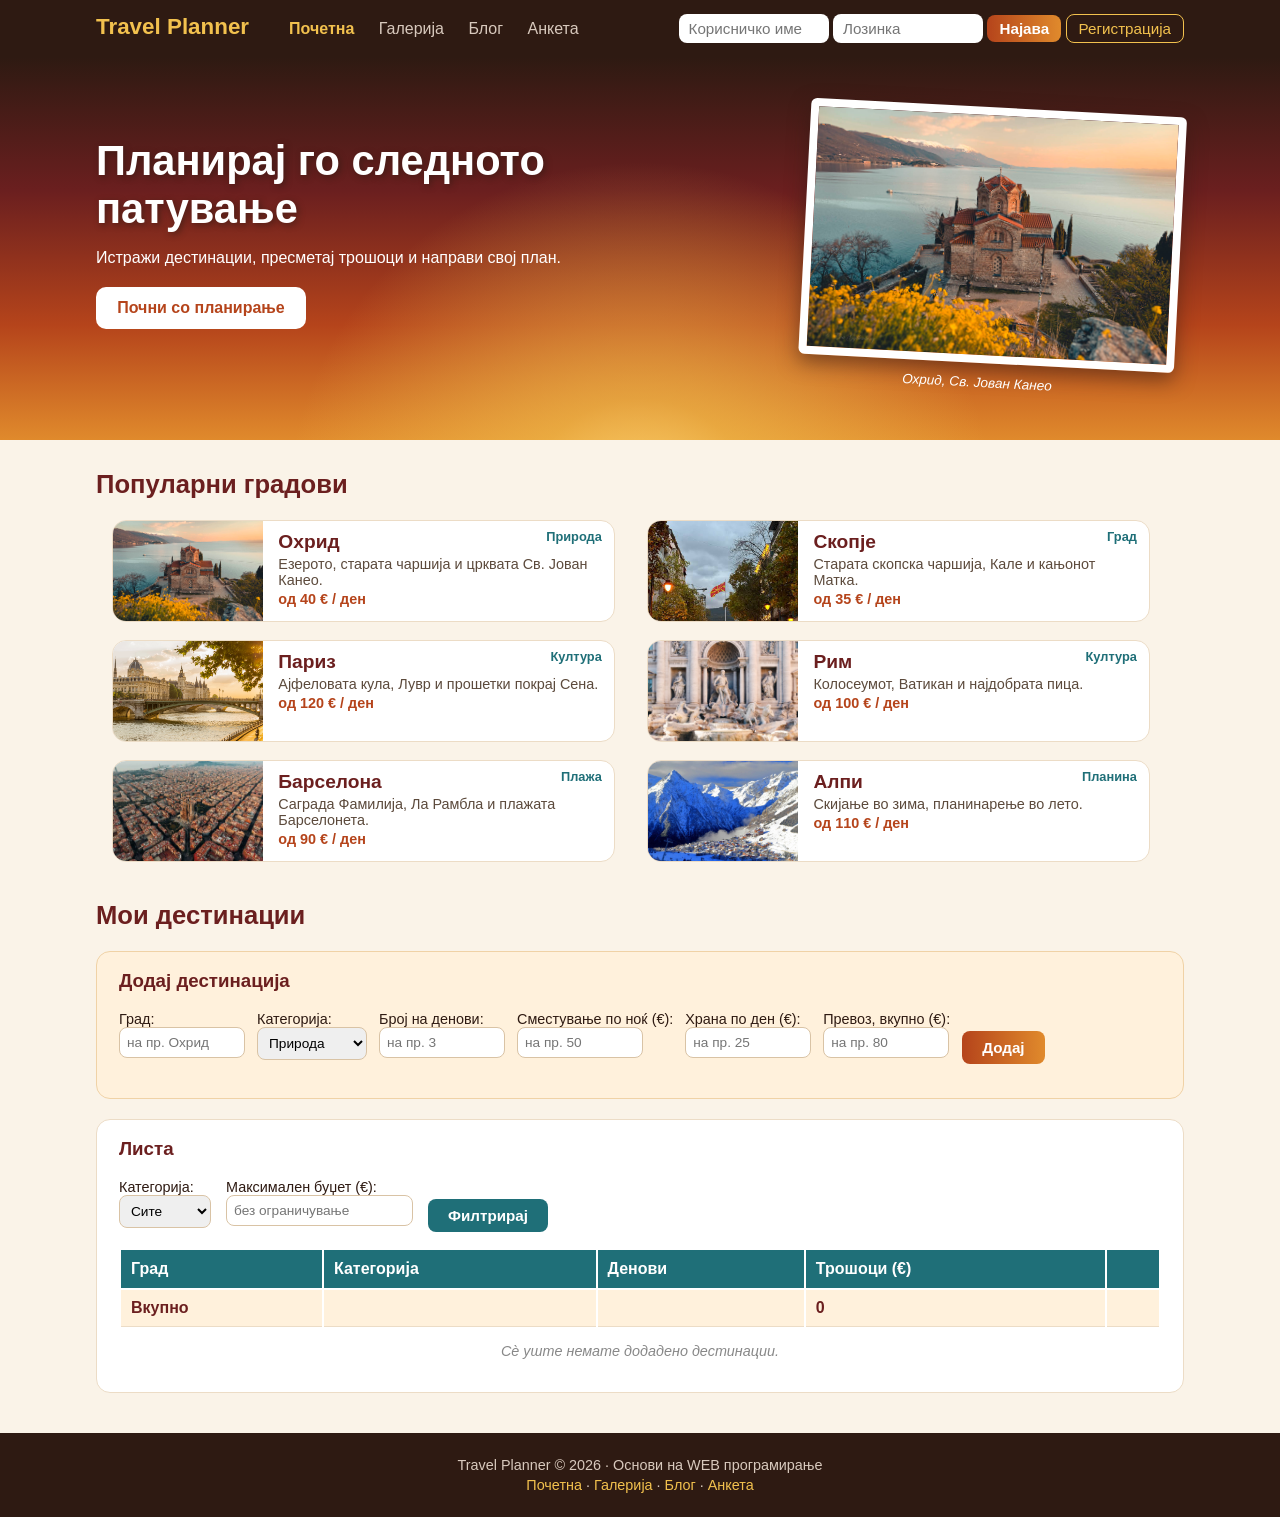
==== index.html @ 61e0a997 "final commit" ====
<!DOCTYPE html>
<html>
<head>
    <meta charset="utf-8">
    <title>Travel Planner | Почетна</title>
    <link rel="stylesheet" href="style.css">
</head>
<body>
    <header>
        <div class="logo">Travel Planner</div>
        <nav>
            <a href="index.html" class="aktiven">Почетна</a>
            <a href="galerija.html">Галерија</a>
            <a href="blog.html">Блог</a>
            <a href="anketa.html">Анкета</a>
        </nav>

        <div class="najava">
            <form id="forma-najava">
                <input type="text" id="korisnik" placeholder="Корисничко име">
                <input type="password" id="lozinka" placeholder="Лозинка">
                <input type="submit" value="Најава" class="kopce">
                <input type="button" id="kopce-registracija" value="Регистрација">
            </form>
            <!-- JS го прикажува ова по успешна најава -->
            <p id="najaven" class="skrieno">
                <span id="pozdrav"></span>
                <input type="button" id="kopce-odjava" value="Одјава">
            </p>
        </div>
    </header>
    <section class="hero">
        <div class="hero-tekst">
            <h1>Планирај го следното патување</h1>
            <p>Истражи дестинации, пресметај трошоци и направи свој план.</p>
            <a href="#planer" class="kopce-golemo">Почни со планирање</a>
        </div>
        <figure class="hero-slika">
            <img src="sliki/ohrid1.jpg" alt="Охрид">
            <figcaption>Охрид, Св. Јован Канео</figcaption>
        </figure>
    </section>

    <div id="sodrzina">

        <!-- ===== РЕГИСТРАЦИЈА: се отвора со копчето во header-от ===== -->
        <section id="registracija" class="panel skrieno">
            <h3>Регистрација на нов корисник</h3>
            <form id="forma-registracija">
                <p>Корисничко име:<br>
                <input type="text" id="reg-korisnik" placeholder="на пр. mila"></p>

                <p>Лозинка:<br>
                <input type="password" id="reg-lozinka" placeholder="најмалку 4 знаци"></p>

                <p>Потврди лозинка:<br>
                <input type="password" id="reg-lozinka2"></p>

                <input type="submit" value="Регистрирај се" class="kopce">
                <p id="greska-registracija" class="greska"></p>
            </form>
        </section>

        <section>
            <h2>Популарни градови</h2>
            <div class="gradovi">

                <article class="karticka">
                    <div class="karticka-slika">
                        <img src="sliki/ohrid1.jpg" alt="Охрид">
                    </div>
                    <div class="karticka-tekst">
                        <span class="kategorija">Природа</span>
                        <h3>Охрид</h3>
                        <p>Езерото, старата чаршија и црквата Св. Јован Канео.</p>
                        <p class="cena">од 40 € / ден</p>
                    </div>
                </article>

                <article class="karticka">
                    <div class="karticka-slika">
                        <img src="sliki/skopje1.jpg" alt="Скопје">
                    </div>
                    <div class="karticka-tekst">
                        <span class="kategorija">Град</span>
                        <h3>Скопје</h3>
                        <p>Старата скопска чаршија, Кале и кањонот Матка.</p>
                        <p class="cena">од 35 € / ден</p>
                    </div>
                </article>

                <article class="karticka">
                    <div class="karticka-slika">
                        <img src="sliki/paris1.jpg" alt="Париз">
                    </div>
                    <div class="karticka-tekst">
                        <span class="kategorija">Култура</span>
                        <h3>Париз</h3>
                        <p>Ајфеловата кула, Лувр и прошетки покрај Сена.</p>
                        <p class="cena">од 120 € / ден</p>
                    </div>
                </article>

                <article class="karticka">
                    <div class="karticka-slika">
                        <img src="sliki/rim1.jpg" alt="Рим">
                    </div>
                    <div class="karticka-tekst">
                        <span class="kategorija">Култура</span>
                        <h3>Рим</h3>
                        <p>Колосеумот, Ватикан и најдобрата пица.</p>
                        <p class="cena">од 100 € / ден</p>
                    </div>
                </article>

                <article class="karticka">
                    <div class="karticka-slika">
                        <img src="sliki/barcelona.jpg" alt="Барселона">
                    </div>
                    <div class="karticka-tekst">
                        <span class="kategorija">Плажа</span>
                        <h3>Барселона</h3>
                        <p>Саграда Фамилија, Ла Рамбла и плажата Барселонета.</p>
                        <p class="cena">од 90 € / ден</p>
                    </div>
                </article>

                <article class="karticka">
                    <div class="karticka-slika">
                        <img src="sliki/alpi.jpg" alt="Алпи">
                    </div>
                    <div class="karticka-tekst">
                        <span class="kategorija">Планина</span>
                        <h3>Алпи</h3>
                        <p>Скијање во зима, планинарење во лето.</p>
                        <p class="cena">од 110 € / ден</p>
                    </div>
                </article>

            </div>
        </section>
        <section id="planer">
            <h2>Мои дестинации</h2>

            <div class="planer">

                <!-- Форма за нова дестинација -->
                <form id="forma-destinacija" class="panel">
                    <h3>Додај дестинација</h3>

                    <p>Град:<br>
                    <input type="text" id="dest-ime" placeholder="на пр. Охрид"></p>

                    <p>Категорија:<br>
                    <select id="dest-kategorija">
                        <option value="Природа">Природа</option>
                        <option value="Град">Град</option>
                        <option value="Култура">Култура</option>
                        <option value="Плажа">Плажа</option>
                        <option value="Планина">Планина</option>
                    </select></p>

                    <p>Број на денови:<br>
                    <input type="number" id="dest-denovi" min="1" placeholder="на пр. 3"></p>

                    <p>Сместување по ноќ (€):<br>
                    <input type="number" id="dest-smestuvanje" min="0" placeholder="на пр. 50"></p>

                    <p>Храна по ден (€):<br>
                    <input type="number" id="dest-hrana" min="0" placeholder="на пр. 25"></p>

                    <p>Превоз, вкупно (€):<br>
                    <input type="number" id="dest-prevoz" min="0" placeholder="на пр. 80"></p>

                    <input type="submit" value="Додај" class="kopce">
                    <p id="greska-destinacija" class="greska"></p>
                </form>
                <div class="panel">
                    <h3>Листа</h3>

                    <!-- Филтри -->
                    <div class="filtri">
                        <p>Категорија:<br>
                        <select id="filter-kategorija">
                            <option value="site">Сите</option>
                            <option value="Природа">Природа</option>
                            <option value="Град">Град</option>
                            <option value="Култура">Култура</option>
                            <option value="Плажа">Плажа</option>
                            <option value="Планина">Планина</option>
                        </select></p>

                        <p>Максимален буџет (€):<br>
                        <input type="number" id="filter-budzet" min="0" placeholder="без ограничување"></p>

                        <input type="button" id="kopce-filtriraj" value="Филтрирај" class="kopce">
                    </div>

                    <table>
                        <thead>
                            <tr>
                                <th>Град</th>
                                <th>Категорија</th>
                                <th>Денови</th>
                                <th>Трошоци (€)</th>
                                <th></th>
                            </tr>
                        </thead>
                        <tbody id="tabela-destinacii">
                        </tbody>
                        <tfoot>
                            <tr>
                                <td>Вкупно</td>
                                <td></td>
                                <td></td>
                                <td id="vkupno-troshoci">0</td>
                                <td></td>
                            </tr>
                        </tfoot>
                    </table>

                    <p id="prazna-lista" class="prazno">Сè уште немате додадено дестинации.</p>
                </div>

            </div>
        </section>

    </div>
    <footer>
        <p>Travel Planner &copy; 2026 · Основи на WEB програмирање</p>
        <p><a href="index.html">Почетна</a> · <a href="galerija.html">Галерија</a> · <a href="blog.html">Блог</a> · <a href="anketa.html">Анкета</a></p>
    </footer>

    <script src="js/korisnici.js"></script>
    <script src="js/pocetna.js"></script>
</body>
</html>
---- style.css ----
/* =========================================
   Travel Planner - заеднички стил
   Топли бои (соседни на кругот на бои):
     #2e1a12 кафеава, #6b1f1f бордо, #b5441b 'рѓа, #e08a2c портокалова, #f2c14e жолта
   Една ладна боја, спротивна на портокаловата (комплементарна):
     #1f6f78 петролеј сина, за категории, табела и второто копче
   Позадини: #faf3e8 крем, #fff1dc светло праска
   ========================================= */

/* ---------- Општо ---------- */
body {
    margin: 0;
    font-family: Arial, Helvetica, sans-serif;
    background-color: #faf3e8;
    color: #2e1a12;
}

#sodrzina {
    width: 85%;
    margin: 30px auto;
}

h2 {
    font-size: 1.6em;
    color: #6b1f1f;
}

a {
    color: #b5441b;
}

.skrieno {
    display: none;
}

/* ---------- Header ---------- */
header {
    background-color: #2e1a12;
    color: white;
    padding: 14px 7.5%;
    overflow: hidden;
}

.logo {
    float: left;
    font-size: 1.4em;
    font-weight: bold;
    color: #f2c14e;
}

nav {
    float: left;
    margin-left: 40px;
    padding-top: 6px;
}

nav a {
    color: #d8c9bd;
    text-decoration: none;
    margin-right: 20px;
}

nav a:hover {
    color: #f2c14e;
}

nav a.aktiven {
    color: #f2c14e;
    font-weight: bold;
}

/* Најава во header */
.najava {
    float: right;
}

.najava input {
    padding: 6px 10px;
    border: none;
    border-radius: 8px;
    width: 130px;
}

.najava input.kopce {
    width: auto;
    padding: 5px 12px;
}

#najaven {
    margin: 0;
}

#pozdrav {
    font-weight: bold;
    color: #f2c14e;
    margin-right: 10px;
}

/* второстепени копчиња во header-от: без позадина, со светла рамка */
.najava input#kopce-registracija, .najava input#kopce-odjava {
    width: auto;
    background-color: #2e1a12;
    color: #f2c14e;
    border: 1px solid #f2c14e;
    padding: 5px 12px;
}

/* ---------- Регистрација ---------- */
#forma-registracija p {
    float: left;
    margin: 0 15px 10px 0;
}

#forma-registracija p.greska {
    clear: both;
    float: none;
}

#forma-registracija input.kopce {
    margin-top: 20px;
}

/* ---------- Hero ---------- */
.hero {
    background-color: #6b1f1f;
    background-image: radial-gradient(circle at 50% 120%, rgba(255, 214, 120, 0.95) 0%, rgba(242, 193, 78, 0.6) 15%, rgba(224, 138, 44, 0) 45%),
                      linear-gradient(to bottom, #2e1a12 0%, #6b1f1f 35%, #b5441b 70%, #e08a2c 100%);
    color: white;
    padding: 50px 7.5%;
    overflow: hidden;
}

.hero h1 {
    font-size: 2.6em;
    margin: 30px 0 10px 0;
    text-shadow: 2px 2px 6px rgba(46, 26, 18, 0.6);
}

.hero-tekst {
    float: left;
    width: 50%;
}

.hero-slika {
    float: right;
    width: 360px;
    margin: 0 20px 0 0;
    transform: rotate(3deg);
    transition: transform 0.3s;
}

.hero-slika:hover {
    transform: rotate(0deg);
}

.hero-slika img {
    width: 100%;
    border: 8px solid white;
    border-radius: 6px;
    box-shadow: 0 8px 20px rgba(46, 26, 18, 0.5);
}

.hero-slika figcaption {
    color: white;
    padding-top: 8px;
}

.hero-mal {
    padding: 30px 7.5%;
    text-align: center;
}

.hero-mal h1 {
    font-size: 2em;
    margin-top: 0;
}

.kopce-golemo {
    display: block;
    width: 210px;
    margin-top: 20px;
    padding: 12px 0;
    background-color: white;
    color: #b5441b;
    border-radius: 10px;
    text-align: center;
    text-decoration: none;
    font-weight: bold;
}

.kopce-golemo:hover {
    background-color: #f2c14e;
    color: #2e1a12;
}

/* ---------- Полиња и копчиња ---------- */
input, select, textarea {
    padding: 7px;
    border: 1px solid #d9c3a5;
    border-radius: 8px;
    font-size: 0.95em;
}

.kopce {
    background-image: linear-gradient(to right, #b5441b, #e08a2c);
    color: white;
    border: none;
    border-radius: 8px;
    padding: 8px 20px;
    font-weight: bold;
}

.kopce:hover {
    background-image: linear-gradient(to right, #94381a, #c97520);
}

.greska {
    color: #b00020;
    font-weight: bold;
}

/* ---------- Листа со градови ---------- */
.gradovi {
    overflow: hidden;
}

.karticka {
    float: left;
    width: 46%;
    margin: 0 1.5% 18px 1.5%;
    background-color: white;
    border: 1px solid #ecdcc6;
    border-radius: 14px;
    overflow: hidden;
    transition: background-color 0.2s;
}

.karticka:hover {
    background-color: #fff1dc;
    border: 1px solid #e08a2c;
}

.karticka-slika {
    float: left;
    width: 150px;
    height: 100px;
    overflow: hidden;
}

.karticka-slika img {
    width: 100%;
}

.karticka-tekst {
    margin-left: 165px;
    padding: 8px 12px 8px 0;
    height: 84px;
}

.karticka-tekst h3 {
    margin: 2px 0;
    font-size: 1.2em;
    color: #6b1f1f;
}

.karticka-tekst p {
    margin: 3px 0;
    font-size: 0.9em;
    color: #5c4a3c;
}

.kategorija {
    float: right;
    font-size: 0.8em;
    font-weight: bold;
    color: #1f6f78;
}

.karticka-tekst p.cena {
    font-weight: bold;
    color: #b5441b;
}

/* ---------- Планер ---------- */
.panel {
    background-color: white;
    border: 1px solid #ecdcc6;
    border-radius: 14px;
    padding: 18px 22px;
    margin-bottom: 20px;
    overflow: hidden;
}

.panel h3 {
    margin-top: 0;
    color: #6b1f1f;
}

.panel p {
    font-size: 0.9em;
}

/* формата за внес има топла позадина, за да се разликува од листата */
#forma-destinacija {
    background-color: #fff1dc;
    border: 1px solid #f0d2a6;
}

#forma-destinacija p {
    float: left;
    margin: 0 12px 10px 0;
}

#forma-destinacija p.greska {
    clear: both;
    float: none;
}

#forma-destinacija input, #forma-destinacija select {
    width: 110px;
}

#forma-destinacija input.kopce {
    width: auto;
    margin-top: 20px;
}

.filtri {
    overflow: hidden;
}

.filtri p {
    float: left;
    margin: 0 15px 10px 0;
}

/* второто копче е во комплементарната боја */
#kopce-filtriraj {
    background-image: none;
    background-color: #1f6f78;
}

#kopce-filtriraj:hover {
    background-color: #175158;
}

.filtri input.kopce {
    margin-top: 20px;
}

/* ---------- Табела ---------- */
table {
    width: 100%;
    margin-top: 10px;
}

th {
    background-color: #1f6f78;
    color: white;
    text-align: left;
    padding: 10px;
}

td {
    padding: 9px 10px;
    border-bottom: 1px solid #ecdcc6;
}

tfoot td {
    font-weight: bold;
    background-color: #fff1dc;
    color: #6b1f1f;
}

tbody tr:hover {
    background-color: #faf3e8;
}

.prazno {
    color: #888888;
    font-style: italic;
    text-align: center;
}

/* ---------- Галерија ---------- */
.grad {
    background-color: white;
    border: 1px solid #ecdcc6;
    border-radius: 14px;
    margin-bottom: 15px;
}

.grad summary {
    padding: 14px 18px;
    font-size: 1.2em;
    font-weight: bold;
    color: #6b1f1f;
    border-radius: 14px;
}

.grad summary:hover {
    background-color: #fff1dc;
}

.sliki {
    overflow: hidden;
    padding: 15px;
}

.sliki img {
    float: left;
    width: 23%;
    margin-right: 2%;
    border-radius: 8px;
}

.glasanje {
    padding: 0 15px;
}

.glasanje span {
    font-weight: bold;
    margin-right: 15px;
}

.kopce-like, .kopce-dislike {
    background-color: white;
    border: 1px solid #1f6f78;
    color: #1f6f78;
    border-radius: 8px;
}

.kopce-like:hover, .kopce-dislike:hover {
    background-color: #1f6f78;
    color: white;
}

.komentari {
    padding: 0 15px 15px 15px;
}

.komentari ul {
    padding: 0;
}

.komentari li {
    list-style: none;
    background-color: #faf3e8;
    border-radius: 8px;
    padding: 8px 12px;
    margin-top: 6px;
}

/* ---------- Блог ---------- */
.blog {
    overflow: hidden;
}

nav.sodrzina {
    float: left;
    width: 20%;
    margin: 0;
    padding: 0;
}

nav.sodrzina h3 {
    margin-top: 0;
}

nav.sodrzina a {
    color: #b5441b;
    margin: 0;
}

nav.sodrzina a:hover {
    color: #b5441b;
    text-decoration: underline;
}

nav.sodrzina li {
    margin-bottom: 8px;
}

.statii {
    float: right;
    width: 75%;
}

.statija {
    background-color: white;
    border: 1px solid #ecdcc6;
    border-radius: 14px;
    margin-bottom: 25px;
    padding: 0 25px 20px 25px;
}

.statija figure {
    margin: 0 -25px;
}

.statija img {
    width: 100%;
    border-radius: 14px 14px 0 0;
}

figcaption {
    text-align: center;
    font-style: italic;
    color: #888888;
    font-size: 0.85em;
}

.statija h2 {
    border-bottom: none;
}

.datum {
    color: #1f6f78;
    font-size: 0.85em;
    font-weight: bold;
}

.citat {
    font-style: italic;
    color: #555555;
}

/* ---------- Анкета ---------- */
.anketa {
    width: 60%;
    margin: 0 auto;
}

fieldset {
    border: 1px solid #ecdcc6;
    border-radius: 10px;
    margin-bottom: 20px;
    padding: 5px 20px;
}

legend {
    font-weight: bold;
    color: #1f6f78;
    padding: 0 8px;
}

#rezultat-anketa {
    width: 80%;
    margin: 20px auto;
}

#rezultat-tekst {
    font-weight: bold;
    color: #1f6f78;
}

/* ---------- Footer ---------- */
footer {
    background-color: #2e1a12;
    color: #d8c9bd;
    text-align: center;
    padding: 20px;
    margin-top: 40px;
    font-size: 0.9em;
}

footer p {
    margin: 4px 0;
}

footer a {
    color: #f2c14e;
    text-decoration: none;
}

footer a:hover {
    text-decoration: underline;
}
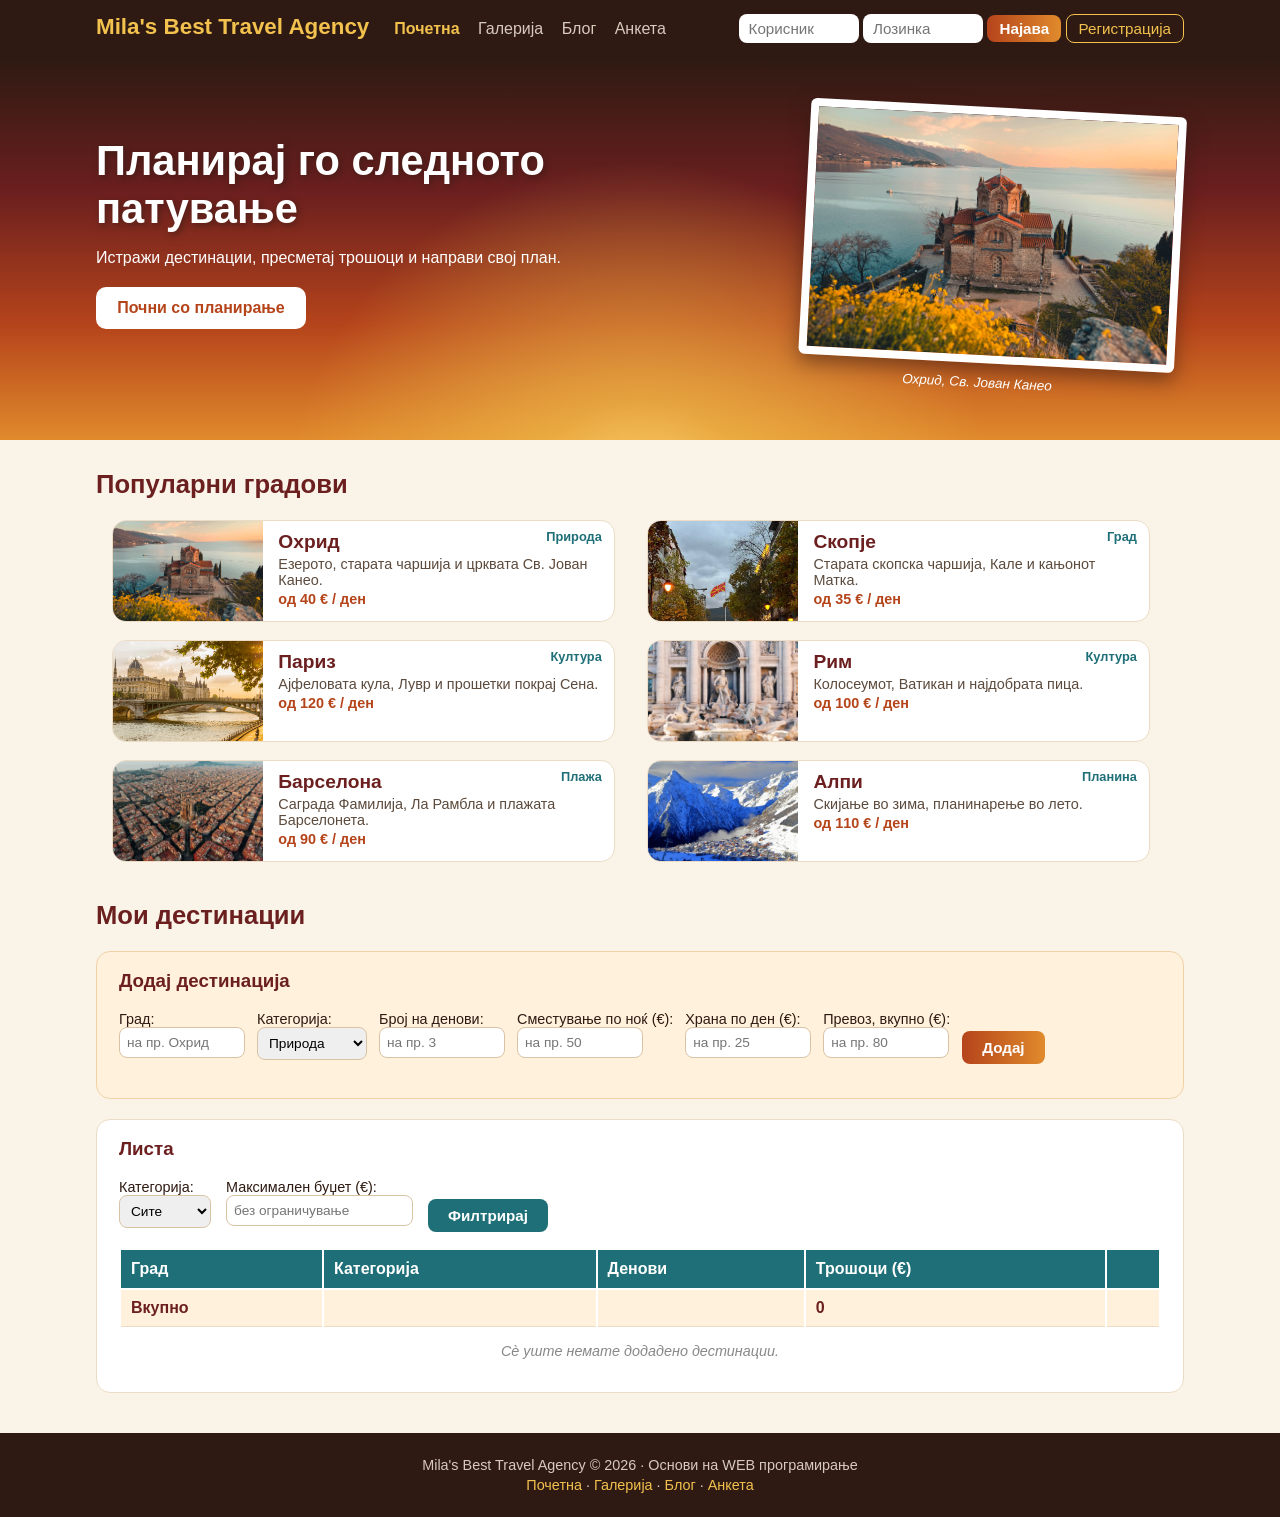
==== commit ef246579: "Smeneto ime na sajtot" ====
--- a/index.html
+++ b/index.html
@@ -2,12 +2,12 @@
 <html>
 <head>
     <meta charset="utf-8">
-    <title>Travel Planner | Почетна</title>
+    <title>Mila's Best Travel Agency | Почетна</title>
     <link rel="stylesheet" href="style.css">
 </head>
 <body>
     <header>
-        <div class="logo">Travel Planner</div>
+        <div class="logo">Mila's Best Travel Agency</div>
         <nav>
             <a href="index.html" class="aktiven">Почетна</a>
             <a href="galerija.html">Галерија</a>
@@ -17,7 +17,7 @@
 
         <div class="najava">
             <form id="forma-najava">
-                <input type="text" id="korisnik" placeholder="Корисничко име">
+                <input type="text" id="korisnik" placeholder="Корисник">
                 <input type="password" id="lozinka" placeholder="Лозинка">
                 <input type="submit" value="Најава" class="kopce">
                 <input type="button" id="kopce-registracija" value="Регистрација">
@@ -227,7 +227,7 @@
 
     </div>
     <footer>
-        <p>Travel Planner &copy; 2026 · Основи на WEB програмирање</p>
+        <p>Mila's Best Travel Agency &copy; 2026 · Основи на WEB програмирање</p>
         <p><a href="index.html">Почетна</a> · <a href="galerija.html">Галерија</a> · <a href="blog.html">Блог</a> · <a href="anketa.html">Анкета</a></p>
     </footer>
 
--- a/style.css
+++ b/style.css
@@ -50,14 +50,14 @@
 
 nav {
     float: left;
-    margin-left: 40px;
+    margin-left: 25px;
     padding-top: 6px;
 }
 
 nav a {
     color: #d8c9bd;
     text-decoration: none;
-    margin-right: 20px;
+    margin-right: 14px;
 }
 
 nav a:hover {
@@ -78,7 +78,7 @@
     padding: 6px 10px;
     border: none;
     border-radius: 8px;
-    width: 130px;
+    width: 100px;
 }
 
 .najava input.kopce {
